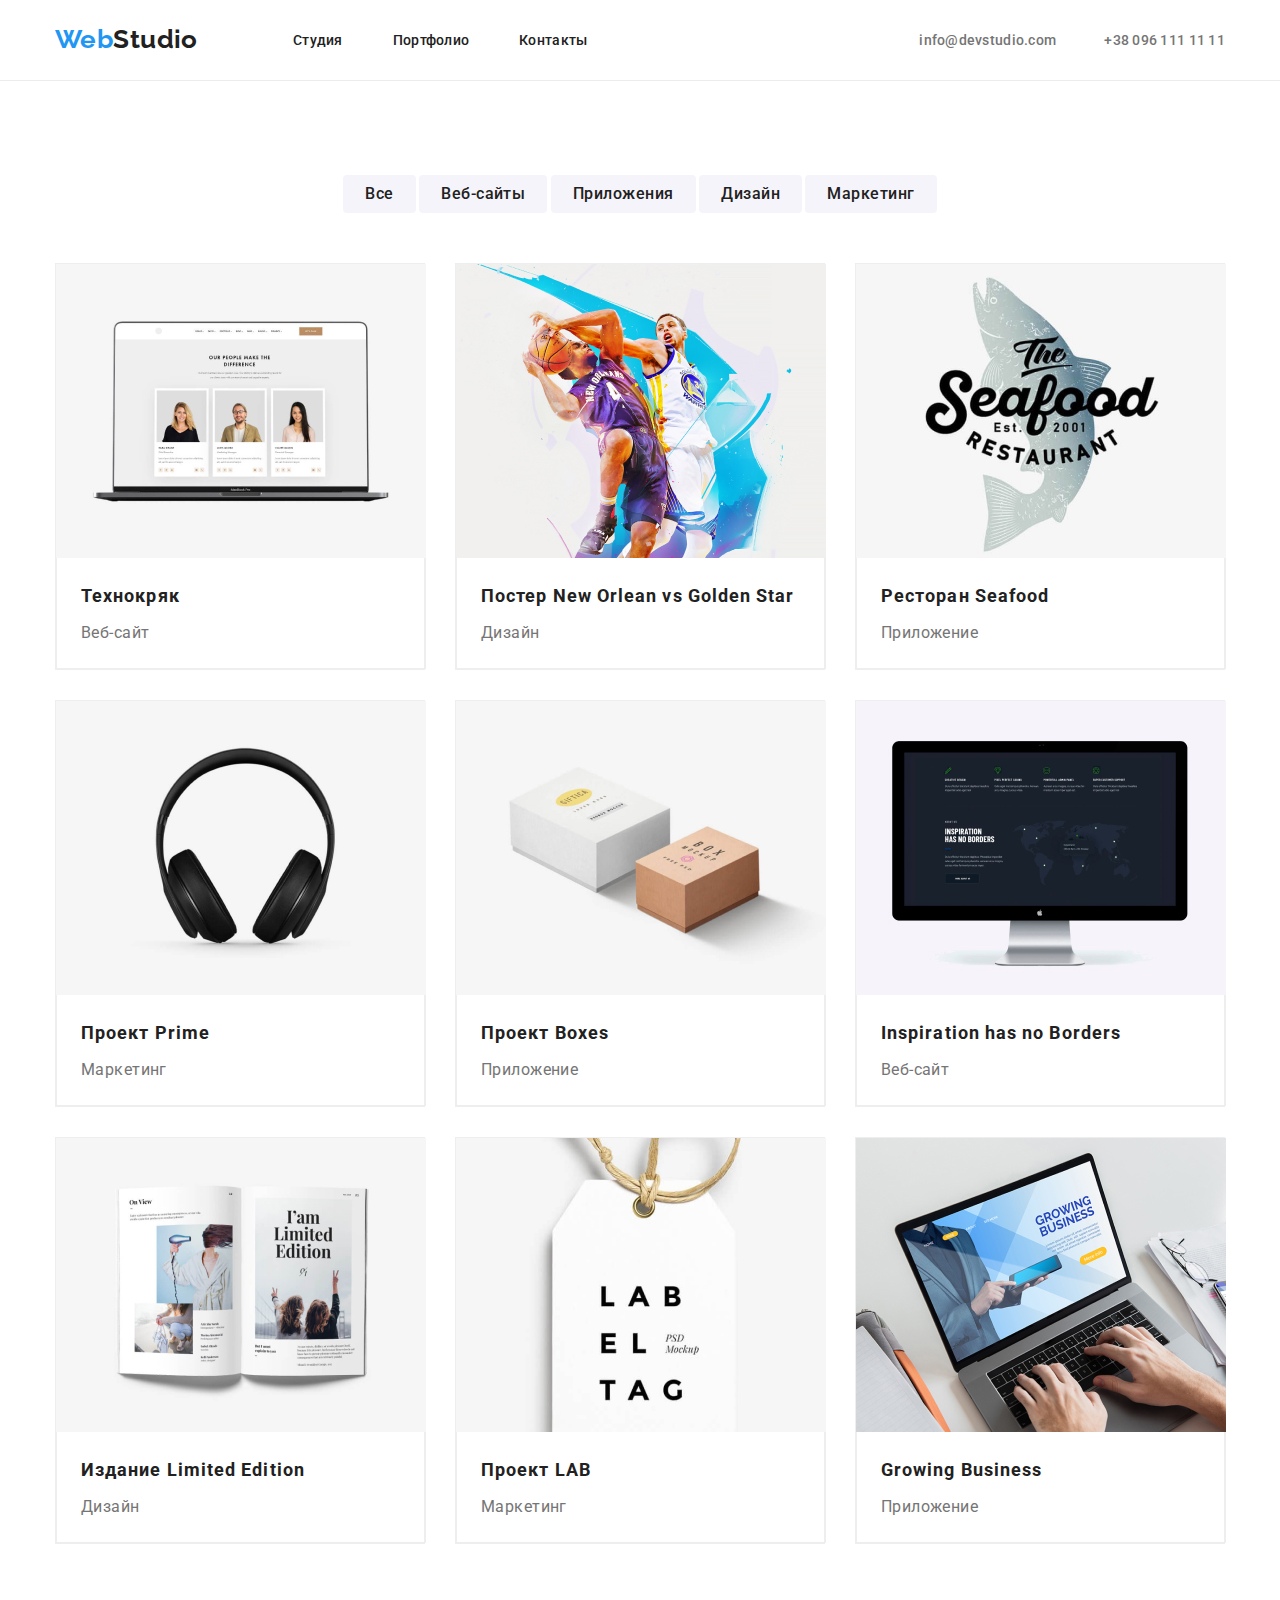
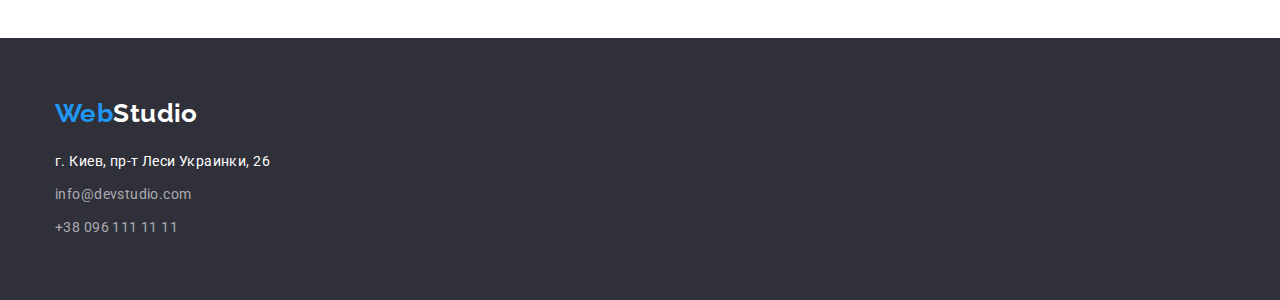
==== portfolio.html @ cedfcfe8 "Add files via upload" ====
<!DOCTYPE html>
<html lang="ru">
    <head>
        <meta charset="UTF-8" />
        <meta name="viewport" content="width=device-width, initial-scale=1.0" />
        <title>Goit-markup-hw-03</title>
        <link rel="stylesheet" href="https://cdnjs.cloudflare.com/ajax/libs/modern-normalize/1.0.0/modern-normalize.css">
        <link 
            href="https://fonts.googleapis.com/css2?family=Raleway:wght@700&family=Roboto:wght@400;500;700;900&display=swap" 
            rel="stylesheet">
        <link rel="stylesheet" href="./css/style.css">
    </head>

    <body>
        <!-- Верхняя линия -->
        <header class="company-header"> 
            <div class="container">
                <nav class="position-flex">
                  <!-- Название компании -->  
                  <a href="index.html" class="logo link"> <span class="color-web">Web</span>Studio</a>
                
                  <ul class="webstudio-nav list">
                    <li class="item"><a href="./index.html" class="link studia">Студия</a></li>
                    <li class="item"><a href="./portfolio.html" class="link portfolio">Портфолио</a></li>
                    <li class="item"><a href="" class="link contakts">Контакты</a></li>
                  </ul>
          
                  <!-- Адресс компании линия(навигация) -->
                  <address class="address-nav list">
                      <a href="mailto:info@devstudio.com" class="link mail">info@devstudio.com</a>
                      <a href="tel:+380961111111" class="link telefon">+38 096 111 11 11</a>
                  </address>
                  
                </nav>
            </div>
        </header>
        
        <main>
           <div class="container">
            <section class="filter">

                <h1 hidden>Наши работы</h1>
                <div class="filter-block">
                    <button class="button button-secondary" type="button">Все</button>
                    <button class="button button-secondary" type="button">Веб-сайты</button>
                    <button class="button button-secondary" type="button">Приложения</button>
                    <button class="button button-secondary" type="button">Дизайн</button>
                    <button class="button button-secondary" type="button">Маркетинг</button>
                </div>
                <ul class="project-filter list">
                    <li class="item-portfolio">
                        <a href=""> <img src="./images/img11.jpg" alt="сайт технокряк" width="370"></a>
                        <div class="card-name">
                            <h2 class="section-title leftside">Технокряк</h2>
                            <p class="gallery-portfolio">Веб-сайт</p>
                        </div>
                    </li>
                    <li class="item-portfolio">
                        <a href=""> <img src="./images/img1.jpg" alt="сайт технокряк" width="370"></a>
                        <div class="card-name">
                            <h2 class="section-title leftside">Постер New Orlean vs Golden Star</h2>
                            <p class="gallery-portfolio">Дизайн</p>
                        </div>
                    </li>
                    <li class="item-portfolio">
                        <a href=""> <img src="./images/img2.jpg" alt="сайт технокряк" width="370"></a>
                        <div class="card-name">
                            <h2 class="section-title leftside">Ресторан Seafood</h2>
                            <p class="gallery-portfolio">Приложение</p>
                        </div>
                    </li>
                    <li class="item-portfolio">
                        <a href=""> <img src="./images/img3.jpg" alt="сайт технокряк" width="370"></a>
                       <div class="card-name">
                        <h2 class="section-title leftside">Проект Prime</h2>
                        <p class="gallery-portfolio">Маркетинг</p>
                       </div>
                    </li>
                    <li class="item-portfolio">
                        <a href=""> <img src="./images/img4.jpg" alt="сайт технокряк" width="370"></a>
                        <div class="card-name">
                            <h2 class="section-title leftside">Проект Boxes</h2>
                            <p class="gallery-portfolio">Приложение</p>
                        </div>
                    </li>
                    <li class="item-portfolio">
                        <a href=""> <img src="./images/img5.jpg" alt="сайт технокряк" width="370"></a>
                        <div class="card-name">
                            <h2 class="section-title leftside">Inspiration has no Borders</h2>
                            <p class="gallery-portfolio">Веб-сайт</p>
                        </div>
                    </li>
                    <li class="item-portfolio">
                        <a href=""> <img src="./images/img6.jpg" alt="сайт технокряк" width="370"></a>
                        <div class="card-name">
                            <h2 class="section-title leftside">Издание Limited Edition</h2>
                            <p class="gallery-portfolio">Дизайн</p>
                        </div>
                    </li>
                    <li class="item-portfolio">
                        <a href=""> <img src="./images/img7.jpg" alt="сайт технокряк" width="370"></a>
                        <div class="card-name">
                            <h2 class="section-title leftside">Проект LAB</h2>
                            <p class="gallery-portfolio">Маркетинг</p>
                        </div>
                    </li>
                    <li class="item-portfolio">
                        <a href=""> <img src="./images/img8.jpg" alt="сайт технокряк" width="370"></a>
                        <div class="card-name">
                            <h2 class="section-title leftside">Growing Business</h2>
                             <p class="gallery-portfolio">Приложение</p>
                        </div>
                    </li>
                </ul>
            </section>
           </div>
        </main>

        <!-- Футер Подвал -->
        <div class="footer">
            <footer class="container">
              <!-- Название компании -->  
              <a href="index.html" class="logo link"> <span class="color-web">Web</span><span class="color-studio">Studio</span></a>
              
              <!-- Адресс компании подвал -->  
              <address class="address-nav-footer list">
                  <p class="address-footer">г. Киев, пр-т Леси Украинки, 26</p>
                  <a href="mailto:info@devstudio.com" class="link mail">info@devstudio.com</a>
                  <a href="tel:+380961111111" class="link telefon">+38 096 111 11 11</a>
              </address>
            </footer>
        </div>
    </body>
</html>
---- css/style.css ----
/* цвет основного текста #757575; */
/* вторичный цвет текста  rgba(255, 255, 255, 0.6); */
/* белый #FFFFFF  */
/* акцент #2196F3; */
/* тайтл #212121; */
/* цвет фона Hero и футер #2F303A; */
/* вторичный цвет фона #F5F4FA; */

:root 
    {
        --primary-text-color: #757575;
        --secondary-text-color: rgba(255, 255, 255, 0.6);
        --primary-white-color: #ffffff;
        --accent-color: #2196F3;
        --title-text-color: #212121;
        --background-color: #2F303A;
        --secondary-background-color: #F5F4FA;
    
}

/* ============= Body ============= */

/* logo Текст размер */
.logo {
font-family: Raleway, sans-serif;
font-style: normal;
font-weight: 700;
font-size: 26px;
line-height: 1.192;
width: 145px;
/* Блочная модель + flex */
padding-top: 24px;
padding-bottom: 25px;
margin-right: 93px;
}
/* logo Цвет */
.color-web {
  color: var(--accent-color);
}
.color-studio {
  color: var(--primary-white-color);
}

.list {
  list-style: none;
  padding-left: 0px;
  margin: 0px auto;
}
 /* Блочная модель + flex */
.item:not(:last-child) {
  margin-right: 30px; 
}
img {
  display: block;
}

.link {
text-decoration: none;
}

body {
  background-color: var(--primary-white-color);
  color: var(--primary-text-color);

  /* body Текст размер */
    font-family: Roboto, sans-serif;
    letter-spacing: 0.03em;
    font-size: 14px;
    line-height: 1.714;
  }
  /* address Текст размер  */
    .address-nav,
    .address-nav-footer {
      font-style: normal;
  }

  /* section title h2,h3 Текст размер */
    .section-title,
    .team .title,
    .spetsialist {
      text-align: center;
 }

 .container {
  width: 1200px;
  padding-left: 15px;
  padding-right: 15px;
  margin: 0 auto; 
 }

 .address-nav .mail {
  width: 135px;
 }

/* ============= Body END ============= */


/* ======= Site nav and Header ======= */
.company-header {
  border-bottom: 1px solid #ECECEC;
}

.webstudio-nav .link,
.logo {
  color: var(--title-text-color);
}

.webstudio-nav .link:hover,
.webstudio-nav .link:focus { 
  color: var(--accent-color); 
}

.address-nav .link {
  color: var(--primary-text-color);
}

.address-nav .link:hover,
.adsress-nav .link:focus { 
  color: var(--accent-color); 
}

/* Site nav Текст размер */
.webstudio-nav {
  width: 294px;
}
.webstudio-nav,
.address-nav {
  font-size: 14px;
  font-weight: 500;
  letter-spacing: 0.02em;
  line-height: 1.143;
  /* Бллочная модель + flex */
  display: flex;
  margin: 0px;
  padding: 32px 0px;
}
.address-nav {
  margin-left: auto;
}
.webstudio-nav .item:not(:last-child) { 
margin-right: 50px;
}
.address-nav a.link:not(:last-child) { 
  margin-right: 50px;
}

 /* Position-flex Блочная модель + flex */
.position-flex {
  display: flex;
  align-items: center;
  padding: 0px;
}
/* ======= Site nav END ======= */


/* ======= Hero Шапка Блок банер ======= */
.hero-title {
  color: var(--primary-white-color);
  
  /* Hero Текст размер*/
  width: 696px;
  font-weight: 900;
  font-size: 44px;
  line-height: 1.364;
  letter-spacing: 0.06em;
  text-transform: uppercase;
  /*Hero Блочная модель*/
  margin: 0 auto 30px;
}

.hero {
  background-color: var(--background-color);
  padding: 200px 0px;
  text-align: center;
}

/* ======= Hero Шапка Блок банер END ======= */


/* ======= all-team ======= */
.all-team {
  background-color: var(--secondary-background-color);
}

/*all-team Текст размер и portfolio */
.spetsialist { 
font-size: 16px;
line-height: 1.188;
/* Блочная модель + flex */
padding-bottom: 30px;
margin-top: 0px;
margin-bottom: 0px;
}

.gallery-portfolio {
  font-size: 16px;
  line-height: 1.875;
  margin: 0px;
  padding: 0px 24px 20px;
  width: 370px;
}
/* ======= all-team END ======= */


/* ======= Button ======= */
.button {
  color: var(--title-text-color);
  background-color: var(--secondary-background-color);
  
  /* button Текст размер */
  font-weight: 500;
  font-size: 16px;
  line-height: 1.625;
  text-align: center;
  border-radius: 4px;
  padding: 10px 31px;
} 

.button:hover,
.button:focus {
  color: var(--primary-white-color);
  background-color: var(--accent-color);
}
.button.primary {
  display: inline-block;
  color: var(--primary-white-color);
  background-color: var(--accent-color);
  
  /* button primary Текст размер */
  font-weight: 700;
  font-size: 16px;
  line-height: 1.875;
  letter-spacing: 0.06em;
  width: 200px;
}
.button-secondary {
  padding: 6px 22px;
  border-width: 0px;
  letter-spacing: 0.03em;
}
/* ======= Button END======= */


/* ======= SECTION ======= */

.section {
  padding-bottom: 94px;
}
/* Section title h2*/
.section-title {
  color: var(--title-text-color);

  /* Section title h2 Текст размер */
font-weight: 700;
font-size: 36px;
line-height: 1.167;

/* section-title Блочная модель + flex */ 
margin: 0px auto 50px;
}

/* Section title h3*/
.section .title {
  color: var(--title-text-color);
  font-weight: 500;
  font-size: 16px;
  line-height: 1.189;
  /* Блочная модель + flex */
  margin: 30px 0px 10px;
  
}

/* feature list Текст размер */
.feature .title {
  font-weight: 700;
  font-size: 14px;
  line-height: 1.143;
  text-transform: uppercase;
  margin: 0px;
}

/* feature Блочная модель + flex */
.feature,
.section-title {
  padding-top: 94px;
}

.description {
  margin-top: 10px;
  margin-bottom: 0px;
}
.work,
.team,
.feature {
  display: flex;
}
.team .item {
 background-color: var(--primary-white-color); 
 border-radius: 0px 0px 4px 4px;
}
.img-ramka {
  border-radius: 0px;
}
/* ======= SECTION END ======= */

/* Footer */

.address-footer {
  color: var(--primary-white-color);
  margin: 20px 0px 9px;
}
.footer {
  padding-top: 60px;
  padding-bottom:  60px;
  background-color: var(--background-color);
}
.address-nav-footer .link {
  color: var(--secondary-text-color);
  display: block;
}
.footer .logo {
  margin: 0px;
}
.footer .mail {
  margin-bottom: 9px;
}

/* ======= PORTFOLIO ======= */
  /* section title h2,h3 Текст размер */
.leftside{ 
  text-align: inherit;
  font-size: 18px;
  line-height: 2;
  letter-spacing: 0.06em;
  padding: 20px 24px 0px;
  margin-bottom: 4px;
  width: 370px;
}

/* filter Блочная модель и flex */
.filter {
  padding-top: 94px;
  padding-bottom: 94px;
}
.filter-block {
  margin: 0px 0px 50px;
  text-align: center;
}
.project-filter {
  display: flex;
  flex-wrap: wrap;
}
.item-portfolio {
  width: calc((100% - 60px) / 3);
  border: 1px solid #EEEEEE;
}
.item-portfolio:not(:nth-child(3n)) {
  margin-right: 30px;
}
.item-portfolio:not(:nth-last-child(-n +3)) {
  margin-bottom: 30px;
}

.card-name {
  border-left: 1px solid #EEEEEE;
  border-right: 1px solid #EEEEEE;
  border-bottom: 1px solid #EEEEEE;
  width: 370px;
}
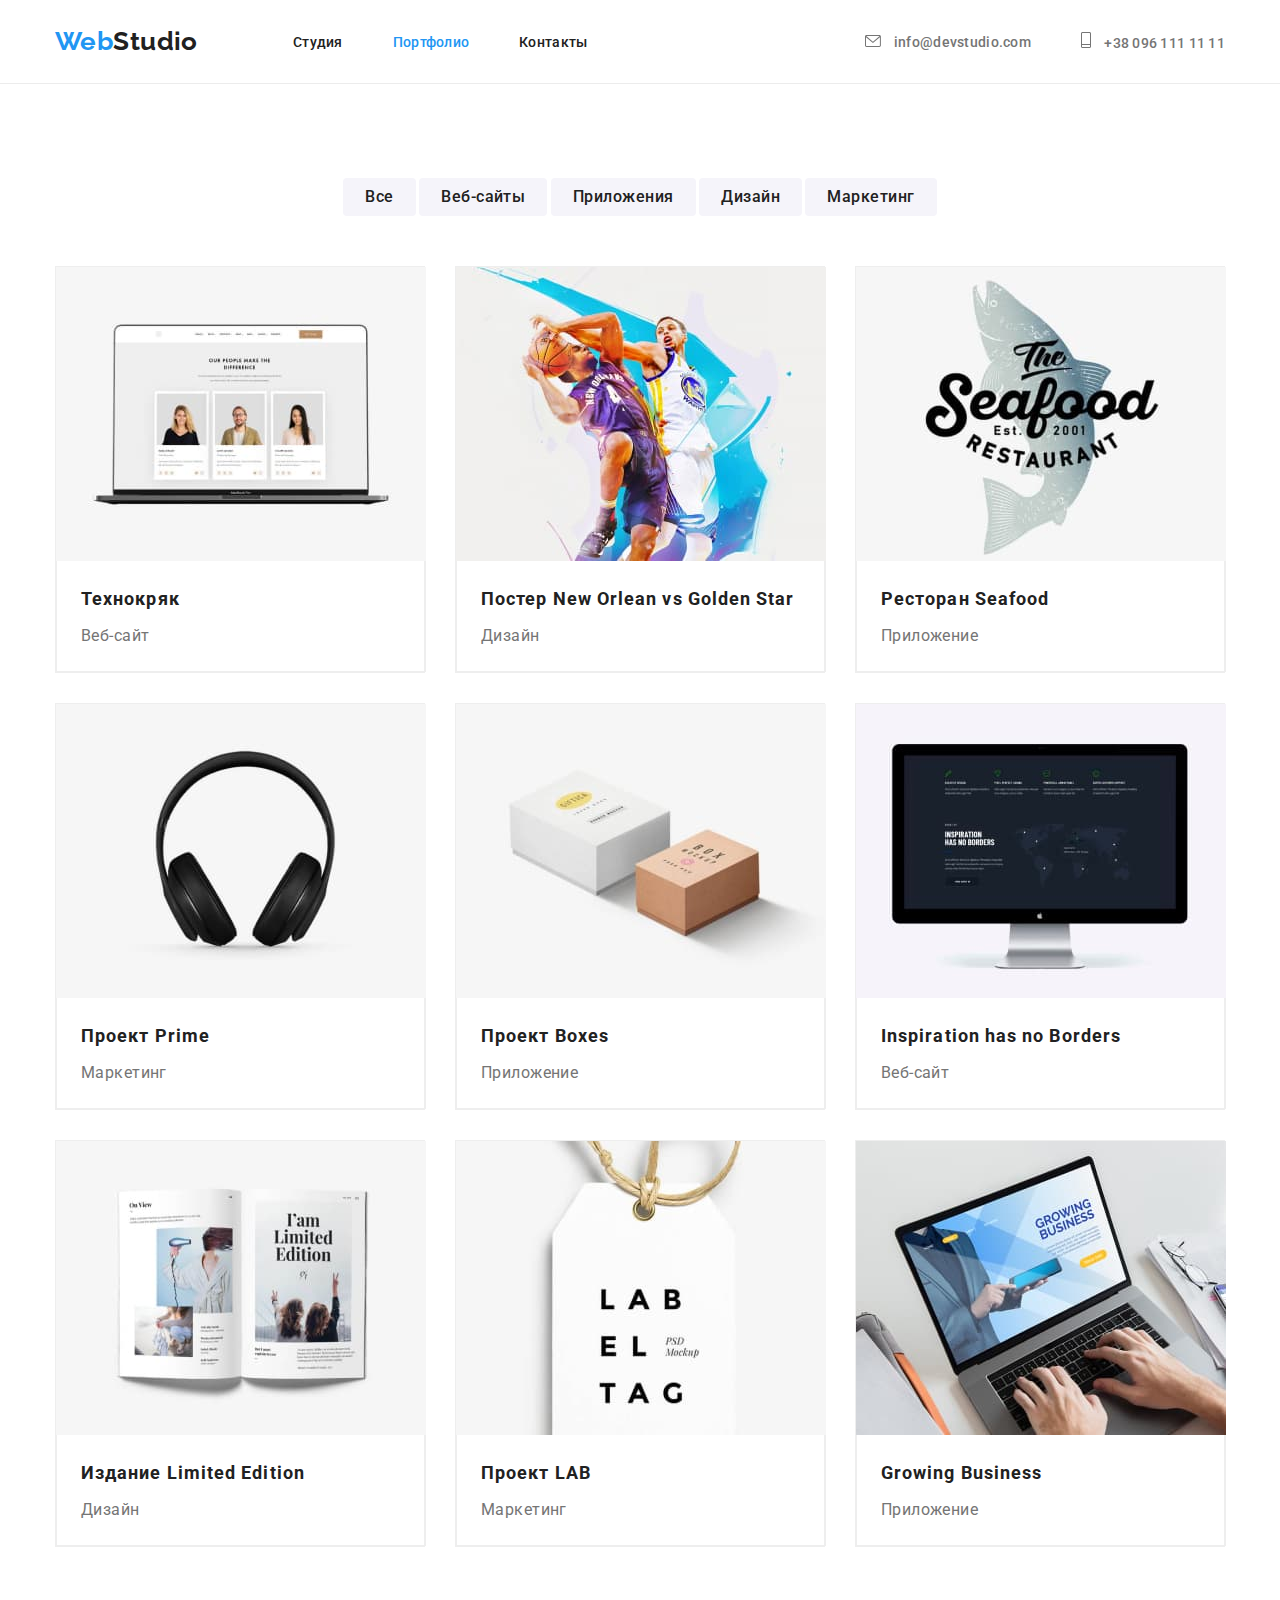
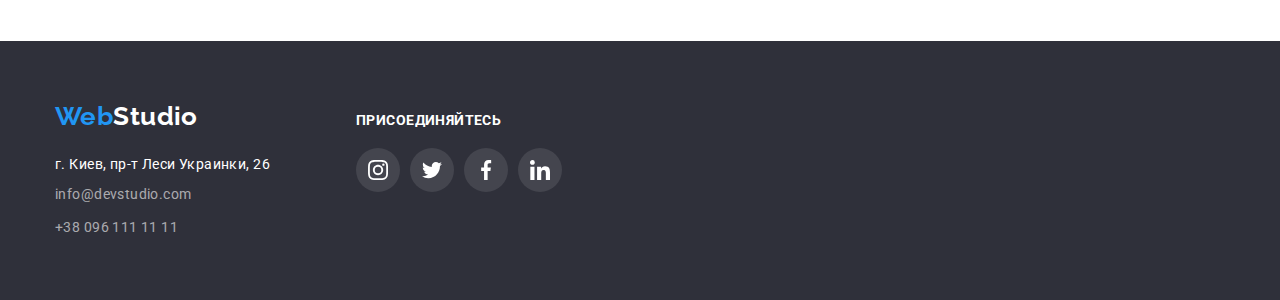
==== commit 8b9fbd0e: "Add files via upload" ====
--- a/portfolio.html
+++ b/portfolio.html
@@ -3,7 +3,7 @@
     <head>
         <meta charset="UTF-8" />
         <meta name="viewport" content="width=device-width, initial-scale=1.0" />
-        <title>Goit-markup-hw-03</title>
+        <title>Goit-markup-hw-04</title>
         <link rel="stylesheet" href="https://cdnjs.cloudflare.com/ajax/libs/modern-normalize/1.0.0/modern-normalize.css">
         <link 
             href="https://fonts.googleapis.com/css2?family=Raleway:wght@700&family=Roboto:wght@400;500;700;900&display=swap" 
@@ -21,15 +21,25 @@
                 
                   <ul class="webstudio-nav list">
                     <li class="item"><a href="./index.html" class="link studia">Студия</a></li>
-                    <li class="item"><a href="./portfolio.html" class="link portfolio">Портфолио</a></li>
+                    <li class="item"><a href="./portfolio.html" class="link portfolio active">Портфолио</a></li>
                     <li class="item"><a href="" class="link contakts">Контакты</a></li>
                   </ul>
           
                   <!-- Адресс компании линия(навигация) -->
-                  <address class="address-nav list">
-                      <a href="mailto:info@devstudio.com" class="link mail">info@devstudio.com</a>
-                      <a href="tel:+380961111111" class="link telefon">+38 096 111 11 11</a>
-                  </address>
+                    <address class="address-nav list">
+                        <a href="mailto:info@devstudio.com" class="link mail">
+                            <svg class="icon-address"style="width:16px; height:12px">
+                                 <use href="./images/sprite.svg#envelope-hover"></use> 
+                            </svg> 
+                                 info@devstudio.com
+                        </a>
+                        <a href="tel:+380961111111" class="link telefon">
+                            <svg class="icon-address" style="width:10px; height:16px">
+                                <use href="./images/sprite.svg#vector"></use>
+                            </svg> 
+                                +38 096 111 11 11
+                        </a>
+                    </address>
                   
                 </nav>
             </div>
@@ -118,17 +128,56 @@
 
         <!-- Футер Подвал -->
         <div class="footer">
-            <footer class="container">
-              <!-- Название компании -->  
-              <a href="index.html" class="logo link"> <span class="color-web">Web</span><span class="color-studio">Studio</span></a>
-              
-              <!-- Адресс компании подвал -->  
-              <address class="address-nav-footer list">
+            <footer class="container footer-block">
+             <div class="address-block">
+                <!-- Название компании -->  
+                <a href="index.html" class="logo link"> <span class="color-web">Web</span><span class="color-studio">Studio</span></a>
+                
+                <!-- Адресс компании подвал -->  
+                <address class="address-nav-footer list">
                   <p class="address-footer">г. Киев, пр-т Леси Украинки, 26</p>
                   <a href="mailto:info@devstudio.com" class="link mail">info@devstudio.com</a>
                   <a href="tel:+380961111111" class="link telefon">+38 096 111 11 11</a>
-              </address>
+                </address>
+             </div>
+              <div>
+                <p class="title-social-links">Присоединяйтесь</p>
+                <ul class="social-links list">
+                  <li class="social-item">
+                    <a href="" class="button social-circle">
+                      <svg class="button-social">
+                        <use href="./images/sprite.svg#instagram-2"></use>
+                      </svg> 
+                    </a>
+                  </li>
+      
+                  <li class="social-item">
+                    <a href="" class="button social-circle">
+                      <svg class="button-social">
+                        <use href="./images/sprite.svg#twitter-1"></use>
+                      </svg> 
+                    </a>
+                  </li>
+      
+                  <li class="social-item">
+                    <a href="" class="button social-circle">
+                      <svg class="button-social">
+                        <use href="./images/sprite.svg#facebook-1"></use>
+                      </svg>  
+                    </a>
+                  </li>
+      
+                  <li class="social-item">
+                    <a href="" class="button social-circle">
+                      <svg class="button-social">
+                          <use href="./images/sprite.svg#linkedin-1"></use>
+                      </svg> 
+                    </a>
+                  </li>
+      
+                </ul>
+              </div>
             </footer>
-        </div>
+          </div>
     </body>
 </html>--- a/css/style.css
+++ b/css/style.css
@@ -15,7 +15,9 @@
         --title-text-color: #212121;
         --background-color: #2F303A;
         --secondary-background-color: #F5F4FA;
-    
+        --hero-background-color: #C4C4C4;
+        --leter-icon-color: #AFB1B8;
+        --icon-footer-background-color: rgba(255, 255, 255, 0.1);
 }
 
 /* ============= Body ============= */
@@ -87,11 +89,11 @@
   padding-right: 15px;
   margin: 0 auto; 
  }
-
- .address-nav .mail {
-  width: 135px;
+ 
+ .mail .icon-address,
+ .telefon .icon-address {
+  margin-right: 10px;
  }
-
 /* ============= Body END ============= */
 
 
@@ -110,14 +112,28 @@
   color: var(--accent-color); 
 }
 
+.webstudio-nav .active { 
+  color: var(--accent-color);
+}
+
 .address-nav .link {
   color: var(--primary-text-color);
 }
+.icon-address {
+  fill: var(--primary-text-color);
+}
 
 .address-nav .link:hover,
-.adsress-nav .link:focus { 
+.address-nav .link:focus,
+.icon-address:hover,
+.icon-address:focus,
+.mail:hover .icon-address, 
+.mail:focus .icon-address,
+.telefon:hover .icon-address,
+.telefon:focus .icon-address {  
   color: var(--accent-color); 
-}
+  fill: var(--accent-color);
+} 
 
 /* Site nav Текст размер */
 .webstudio-nav {
@@ -136,6 +152,7 @@
 }
 .address-nav {
   margin-left: auto;
+  align-items: center;
 }
 .webstudio-nav .item:not(:last-child) { 
 margin-right: 50px;
@@ -169,9 +186,22 @@
 }
 
 .hero {
-  background-color: var(--background-color);
+  background-color: var(--hero-background-color);
   padding: 200px 0px;
   text-align: center;
+  /* Фон єлемента */
+  max-width: 1600px;
+  margin-left: auto;
+  margin-right: auto;
+  background-image: linear-gradient( 
+    to top, 
+    rgba(47, 48, 58, 0.4), 
+    rgba(47, 48, 58, 0.4)),
+  url(../images/Img-hero.jpg);
+  
+  background-repeat: no-repeat;
+  background-position: center;
+  background-size: cover;
 }
 
 /* ======= Hero Шапка Блок банер END ======= */
@@ -181,15 +211,30 @@
 .all-team {
   background-color: var(--secondary-background-color);
 }
-
+.team-card-block {
+  padding: 30px 0px;
+}
+/* social-links */
+.team-card-block .social-links {
+  padding: 0px 32px;
+}
+.team-card-block .social-circle {
+  background-color: var(--primary-white-color);
+}
+.team-card-block .button-social {
+  fill: var(--leter-icon-color);
+}
+.social-circle:hover .button-social,
+.social-circle:focus .button-social {
+  fill: var(--primary-white-color);
+}
 /*all-team Текст размер и portfolio */
 .spetsialist { 
 font-size: 16px;
 line-height: 1.188;
 /* Блочная модель + flex */
-padding-bottom: 30px;
-margin-top: 0px;
-margin-bottom: 0px;
+padding: 0px;
+margin: 0px 0px 16px;
 }
 
 .gallery-portfolio {
@@ -232,12 +277,39 @@
   line-height: 1.875;
   letter-spacing: 0.06em;
   width: 200px;
-}
+  box-shadow: 0px 4px 4px rgba(0, 0, 0, 0.15);
+}
+.primary:hover,
+.primary:focus {
+  background-color: #188CE8;
+}
+
 .button-secondary {
   padding: 6px 22px;
   border-width: 0px;
   letter-spacing: 0.03em;
 }
+.button-secondary:hover,
+.button-secondary:focus {
+  box-shadow: 0px 3px 1px rgba(0, 0, 0, 0.1), 0px 1px 2px rgba(0, 0, 0, 0.08), 0px 2px 2px rgba(0, 0, 0, 0.12);
+}
+.button-social {
+  width: 20px;
+  height: 20px;
+}
+.social-circle {
+  display: flex;
+  align-items: center;
+  justify-content: center;
+  border-radius: 50%;
+  width: 44px;
+  height: 44px;
+  padding: 0px;
+}
+.social-item:not(:last-child) {
+margin-right: 10px;
+}
+
 /* ======= Button END======= */
 
 
@@ -258,7 +330,9 @@
 /* section-title Блочная модель + flex */ 
 margin: 0px auto 50px;
 }
-
+.work-section .section-title {
+  padding-top: 0px;
+}
 /* Section title h3*/
 .section .title {
   color: var(--title-text-color);
@@ -266,9 +340,8 @@
   font-size: 16px;
   line-height: 1.189;
   /* Блочная модель + flex */
-  margin: 30px 0px 10px;
-  
-}
+  margin: 0px 0px 10px;
+  }
 
 /* feature list Текст размер */
 .feature .title {
@@ -279,6 +352,31 @@
   margin: 0px;
 }
 
+/* Декоративные эффекты */
+.feature .item::before {
+  display: inline-block;
+  content: "";
+  width: 270px;
+  height: 120px;
+  background-color: var(--secondary-background-color);
+  /* background-size: contain; */
+  background-repeat: no-repeat;
+  background-position: center;
+  border-radius: 4px;
+  margin-bottom: 30px;
+}
+.icon-antena::before {
+  background-image: url(../images/antenna\ 1.svg);
+}
+.icon-clock::before {
+  background-image: url(../images/clock\ 1.svg);
+}
+.icon-diagram::before {
+  background-image: url(../images/diagram\ 1.svg);
+}
+.icon-astronaut::before {
+  background-image: url(../images/astronaut\ 1.svg);
+}
 /* feature Блочная модель + flex */
 .feature,
 .section-title {
@@ -291,23 +389,60 @@
 }
 .work,
 .team,
-.feature {
+.feature,
+.regular-customers,
+.social-links,
+.footer-block {
   display: flex;
 }
+.regular-customers {
+  justify-content: space-between;
+}
+
 .team .item {
  background-color: var(--primary-white-color); 
+ box-shadow: 0px 1px 3px rgba(0, 0, 0, 0.12), 0px 1px 1px rgba(0, 0, 0, 0.14), 0px 2px 1px rgba(0, 0, 0, 0.2);
  border-radius: 0px 0px 4px 4px;
 }
 .img-ramka {
   border-radius: 0px;
 }
+.logo-customers {
+  display: flex;
+  border: 1px solid var(--leter-icon-color);
+  width: 170px;
+  height: 90px;
+  border-radius: 4px;
+  align-items: center;
+  justify-content: center;
+}
+.icon-customers {
+  fill: var(--leter-icon-color);
+}
+.logo-customers:hover,
+.logo-customers:focus{
+  border: 1px solid var(--accent-color);
+}
+.logo-customers:hover .icon-customers,
+.icon-customers:focus .icon-customers {
+  fill: var(--accent-color);
+}
+
 /* ======= SECTION END ======= */
 
 /* Footer */
 
+.footer-block {
+  align-items: baseline;
+}
+.address-block{
+  margin-right: 70px;
+}
 .address-footer {
   color: var(--primary-white-color);
   margin: 20px 0px 9px;
+  width: 231px;
+  height: 21px;
 }
 .footer {
   padding-top: 60px;
@@ -324,7 +459,23 @@
 .footer .mail {
   margin-bottom: 9px;
 }
-
+/* footer Текст размер p */
+ .title-social-links {
+  display: block;
+  font-weight: 700;
+  font-size: 14px;
+  line-height: 1.143;
+  text-transform: uppercase;
+  margin: 0px 0px 20px;
+  color: var(--primary-white-color);
+}
+/* social-links footer*/
+.social-circle {
+  background-color: var(--icon-footer-background-color);
+}
+.button-social {
+  fill: var(--primary-white-color);
+}
 /* ======= PORTFOLIO ======= */
   /* section title h2,h3 Текст размер */
 .leftside{ 
@@ -360,6 +511,10 @@
 .item-portfolio:not(:nth-last-child(-n +3)) {
   margin-bottom: 30px;
 }
+.item-portfolio:hover,
+.item-portfolio:focus {
+  box-shadow: 0px 1px 1px rgba(0, 0, 0, 0.12), 0px 4px 4px rgba(0, 0, 0, 0.06), 1px 4px 6px rgba(0, 0, 0, 0.16);
+}
 
 .card-name {
   border-left: 1px solid #EEEEEE;
